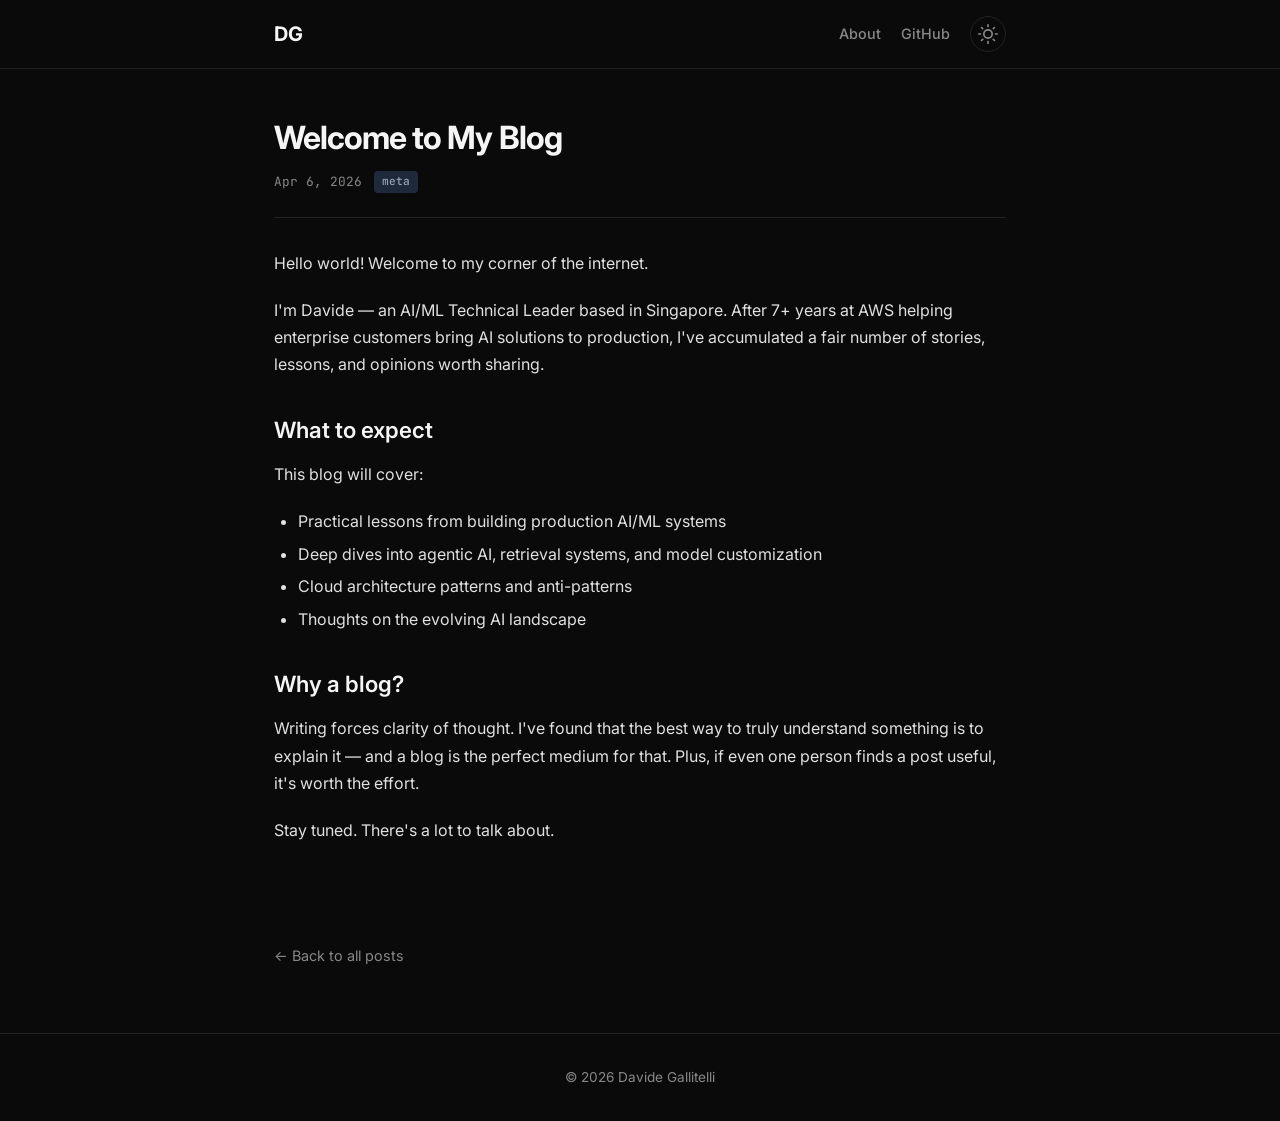
==== welcome/index.html @ 2f27ce89 "Initial blog setup with dark/light theme, card layout, and GitHub Pages deployment" ====
<!DOCTYPE html>
<html lang="en" data-theme="dark">
<head>
    <meta charset="UTF-8">
    <meta name="viewport" content="width=device-width, initial-scale=1.0">
    <title>Welcome to My Blog — Davide Gallitelli</title>
    <meta name="description" content="Hello world! First post on my new blog about AI, ML, and cloud architecture.">
    <link rel="stylesheet" href="../style.css">
    <link rel="preconnect" href="https://fonts.googleapis.com">
    <link rel="preconnect" href="https://fonts.gstatic.com" crossorigin>
    <link href="https://fonts.googleapis.com/css2?family=Inter:wght@400;500;600;700&family=JetBrains+Mono:wght@400;500&display=swap" rel="stylesheet">
</head>
<body>
    <header class="site-header">
        <div class="header-content">
            <a href="/blog/" class="site-title">DG</a>
            <nav class="site-nav">
                <a href="https://dgallitelli.github.io" class="nav-link">About</a>
                <a href="https://github.com/dgallitelli" class="nav-link" target="_blank" rel="noopener">GitHub</a>
                <button id="theme-toggle" class="theme-toggle" aria-label="Toggle dark/light mode">
                    <svg class="icon-sun" xmlns="http://www.w3.org/2000/svg" width="20" height="20" viewBox="0 0 24 24" fill="none" stroke="currentColor" stroke-width="2" stroke-linecap="round" stroke-linejoin="round"><circle cx="12" cy="12" r="5"/><line x1="12" y1="1" x2="12" y2="3"/><line x1="12" y1="21" x2="12" y2="23"/><line x1="4.22" y1="4.22" x2="5.64" y2="5.64"/><line x1="18.36" y1="18.36" x2="19.78" y2="19.78"/><line x1="1" y1="12" x2="3" y2="12"/><line x1="21" y1="12" x2="23" y2="12"/><line x1="4.22" y1="19.78" x2="5.64" y2="18.36"/><line x1="18.36" y1="5.64" x2="19.78" y2="4.22"/></svg>
                    <svg class="icon-moon" xmlns="http://www.w3.org/2000/svg" width="20" height="20" viewBox="0 0 24 24" fill="none" stroke="currentColor" stroke-width="2" stroke-linecap="round" stroke-linejoin="round"><path d="M21 12.79A9 9 0 1 1 11.21 3 7 7 0 0 0 21 12.79z"/></svg>
                </button>
            </nav>
        </div>
    </header>

    <main class="container">
        <article>
            <div class="post-header">
                <h1>Welcome to My Blog</h1>
                <div class="post-meta">
                    <span class="post-date">Apr 6, 2026</span>
                    <div class="post-tags">
                        <span class="post-tag">meta</span>
                    </div>
                </div>
            </div>
            <div class="post-content">
                <p>Hello world! Welcome to my corner of the internet.</p>
                <p>I'm Davide — an AI/ML Technical Leader based in Singapore. After 7+ years at AWS helping enterprise customers bring AI solutions to production, I've accumulated a fair number of stories, lessons, and opinions worth sharing.</p>
                <h2>What to expect</h2>
                <p>This blog will cover:</p>
                <ul>
                    <li>Practical lessons from building production AI/ML systems</li>
                    <li>Deep dives into agentic AI, retrieval systems, and model customization</li>
                    <li>Cloud architecture patterns and anti-patterns</li>
                    <li>Thoughts on the evolving AI landscape</li>
                </ul>
                <h2>Why a blog?</h2>
                <p>Writing forces clarity of thought. I've found that the best way to truly understand something is to explain it — and a blog is the perfect medium for that. Plus, if even one person finds a post useful, it's worth the effort.</p>
                <p>Stay tuned. There's a lot to talk about.</p>
            </div>
            <a href="/blog/" class="back-link">← Back to all posts</a>
        </article>
    </main>

    <footer class="site-footer">
        <div class="footer-content">
            <p>&copy; 2026 Davide Gallitelli</p>
        </div>
    </footer>

    <script>
        // Theme toggle (inline for blog posts)
        (function () {
            const root = document.documentElement;
            const toggle = document.getElementById('theme-toggle');
            const stored = localStorage.getItem('theme');
            if (stored) root.setAttribute('data-theme', stored);
            if (toggle) {
                toggle.addEventListener('click', () => {
                    const next = root.getAttribute('data-theme') === 'dark' ? 'light' : 'dark';
                    root.setAttribute('data-theme', next);
                    localStorage.setItem('theme', next);
                });
            }
        })();
    </script>
</body>
</html>
---- style.css ----
/* ── Reset & Base ─────────────────────────────────────── */
*, *::before, *::after { box-sizing: border-box; margin: 0; padding: 0; }

:root {
    --font-sans: 'Inter', -apple-system, BlinkMacSystemFont, 'Segoe UI', sans-serif;
    --font-mono: 'JetBrains Mono', 'Fira Code', monospace;
    --max-width: 780px;
    --radius: 10px;
    --transition: 0.25s ease;
}

/* ── Dark theme (default) ────────────────────────────── */
[data-theme="dark"] {
    --bg: #0a0a0a;
    --bg-card: #141414;
    --bg-card-hover: #1a1a1a;
    --text: #e0e0e0;
    --text-muted: #888;
    --text-heading: #f5f5f5;
    --accent: #6cb4ee;
    --border: #222;
    --tag-bg: #1e293b;
    --tag-text: #94a3b8;
    --code-bg: #1a1a2e;
}

/* ── Light theme ─────────────────────────────────────── */
[data-theme="light"] {
    --bg: #fafafa;
    --bg-card: #ffffff;
    --bg-card-hover: #f0f0f0;
    --text: #1a1a1a;
    --text-muted: #666;
    --text-heading: #111;
    --accent: #2563eb;
    --border: #e0e0e0;
    --tag-bg: #e2e8f0;
    --tag-text: #475569;
    --code-bg: #f1f5f9;
}

html { scroll-behavior: smooth; }

body {
    font-family: var(--font-sans);
    background: var(--bg);
    color: var(--text);
    line-height: 1.7;
    transition: background var(--transition), color var(--transition);
    -webkit-font-smoothing: antialiased;
    -moz-osx-font-smoothing: grayscale;
}

a { color: var(--accent); text-decoration: none; transition: opacity var(--transition); }
a:hover { opacity: 0.8; }

/* ── Header ──────────────────────────────────────────── */
.site-header {
    position: sticky;
    top: 0;
    z-index: 100;
    background: var(--bg);
    border-bottom: 1px solid var(--border);
    backdrop-filter: blur(12px);
    -webkit-backdrop-filter: blur(12px);
}

.header-content {
    max-width: var(--max-width);
    margin: 0 auto;
    padding: 1rem 1.5rem;
    display: flex;
    align-items: center;
    justify-content: space-between;
}

.site-title {
    font-size: 1.25rem;
    font-weight: 700;
    color: var(--text-heading);
    letter-spacing: -0.02em;
}

.site-nav { display: flex; align-items: center; gap: 1.25rem; }
.nav-link { color: var(--text-muted); font-size: 0.9rem; font-weight: 500; }
.nav-link:hover { color: var(--text); opacity: 1; }

/* ── Theme Toggle ────────────────────────────────────── */
.theme-toggle {
    background: none;
    border: 1px solid var(--border);
    border-radius: 50%;
    width: 36px;
    height: 36px;
    display: flex;
    align-items: center;
    justify-content: center;
    cursor: pointer;
    color: var(--text-muted);
    transition: color var(--transition), border-color var(--transition);
}
.theme-toggle:hover { color: var(--text); border-color: var(--text-muted); }

[data-theme="dark"] .icon-sun { display: block; }
[data-theme="dark"] .icon-moon { display: none; }
[data-theme="light"] .icon-sun { display: none; }
[data-theme="light"] .icon-moon { display: block; }

/* ── Container ───────────────────────────────────────── */
.container {
    max-width: var(--max-width);
    margin: 0 auto;
    padding: 0 1.5rem 4rem;
}

/* ── Hero ────────────────────────────────────────────── */
.hero {
    padding: 3rem 0 2rem;
    border-bottom: 1px solid var(--border);
    margin-bottom: 2rem;
}
.hero h1 {
    font-size: 2rem;
    font-weight: 700;
    color: var(--text-heading);
    letter-spacing: -0.03em;
}
.hero-subtitle {
    margin-top: 0.5rem;
    color: var(--text-muted);
    font-size: 1.05rem;
}

/* ── Post Cards ──────────────────────────────────────── */
.posts { display: flex; flex-direction: column; gap: 1rem; }

.post-card {
    display: block;
    padding: 1.25rem 1.5rem;
    background: var(--bg-card);
    border: 1px solid var(--border);
    border-radius: var(--radius);
    transition: background var(--transition), border-color var(--transition), transform 0.15s ease;
}
.post-card:hover {
    background: var(--bg-card-hover);
    border-color: var(--accent);
    transform: translateY(-2px);
    opacity: 1;
}

.post-meta {
    display: flex;
    align-items: center;
    gap: 0.75rem;
    margin-bottom: 0.5rem;
    font-size: 0.8rem;
    color: var(--text-muted);
    font-family: var(--font-mono);
}

.post-date { white-space: nowrap; }

.post-tags { display: flex; gap: 0.4rem; flex-wrap: wrap; }
.post-tag {
    background: var(--tag-bg);
    color: var(--tag-text);
    padding: 0.1rem 0.5rem;
    border-radius: 4px;
    font-size: 0.7rem;
    font-weight: 500;
}

.post-title {
    font-size: 1.15rem;
    font-weight: 600;
    color: var(--text-heading);
    margin-bottom: 0.35rem;
    line-height: 1.4;
}

.post-summary {
    font-size: 0.9rem;
    color: var(--text-muted);
    line-height: 1.6;
}

/* ── Footer ──────────────────────────────────────────── */
.site-footer {
    border-top: 1px solid var(--border);
    padding: 2rem 0;
    text-align: center;
}
.footer-content {
    max-width: var(--max-width);
    margin: 0 auto;
    padding: 0 1.5rem;
    color: var(--text-muted);
    font-size: 0.85rem;
}

/* ── Blog Post Page ──────────────────────────────────── */
.post-header { padding: 3rem 0 1.5rem; border-bottom: 1px solid var(--border); margin-bottom: 2rem; }
.post-header h1 { font-size: 2rem; font-weight: 700; color: var(--text-heading); letter-spacing: -0.03em; line-height: 1.3; }
.post-header .post-meta { margin-top: 0.75rem; margin-bottom: 0; }

.post-content { padding-bottom: 3rem; }
.post-content h2 { font-size: 1.4rem; font-weight: 600; color: var(--text-heading); margin: 2rem 0 0.75rem; }
.post-content h3 { font-size: 1.15rem; font-weight: 600; color: var(--text-heading); margin: 1.5rem 0 0.5rem; }
.post-content p { margin-bottom: 1.25rem; }
.post-content ul, .post-content ol { margin: 0 0 1.25rem 1.5rem; }
.post-content li { margin-bottom: 0.35rem; }
.post-content blockquote {
    border-left: 3px solid var(--accent);
    padding: 0.5rem 1rem;
    margin: 1.25rem 0;
    color: var(--text-muted);
    background: var(--bg-card);
    border-radius: 0 var(--radius) var(--radius) 0;
}
.post-content code {
    font-family: var(--font-mono);
    font-size: 0.85em;
    background: var(--code-bg);
    padding: 0.15rem 0.4rem;
    border-radius: 4px;
}
.post-content pre {
    background: var(--code-bg);
    padding: 1.25rem;
    border-radius: var(--radius);
    overflow-x: auto;
    margin-bottom: 1.25rem;
    border: 1px solid var(--border);
}
.post-content pre code { background: none; padding: 0; }
.post-content img {
    max-width: 100%;
    height: auto;
    border-radius: var(--radius);
    margin: 1rem 0;
}
.post-content a { text-decoration: underline; text-underline-offset: 2px; }

.back-link {
    display: inline-flex;
    align-items: center;
    gap: 0.35rem;
    margin-top: 2rem;
    font-size: 0.9rem;
    color: var(--text-muted);
}
.back-link:hover { color: var(--accent); opacity: 1; }

/* ── Responsive ──────────────────────────────────────── */
@media (max-width: 600px) {
    .hero h1 { font-size: 1.5rem; }
    .post-header h1 { font-size: 1.5rem; }
    .post-card { padding: 1rem 1.15rem; }
    .post-title { font-size: 1.05rem; }
    .header-content { padding: 0.75rem 1rem; }
    .container { padding: 0 1rem 3rem; }
}
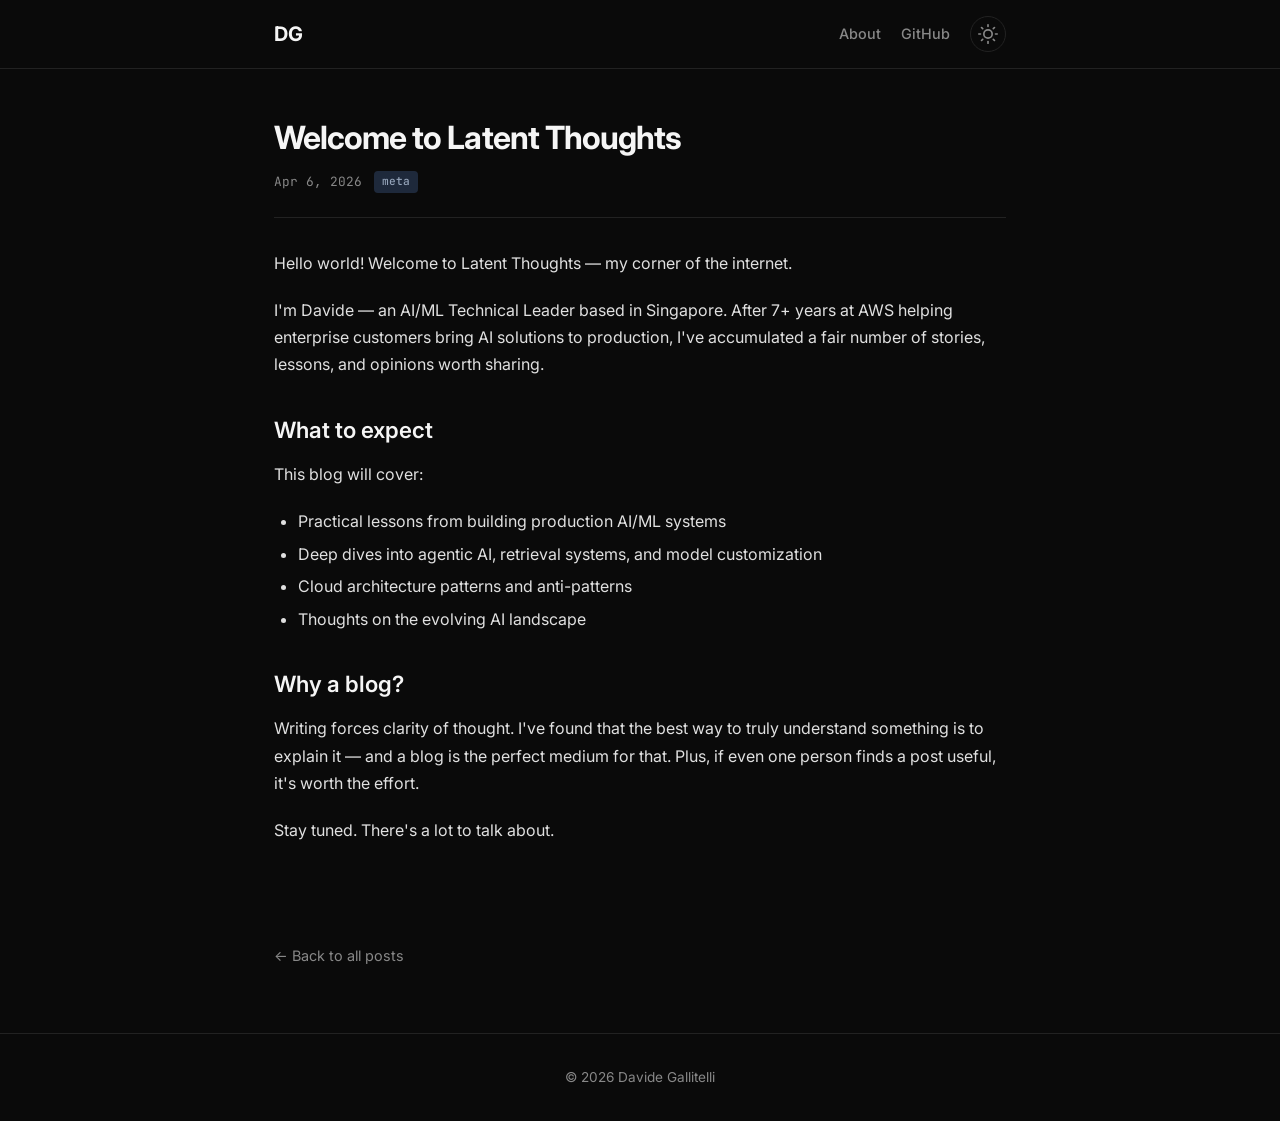
==== commit 68e61fb8: "Rename blog to Latent Thoughts, remove retrieval-systems post" ====
--- a/welcome/index.html
+++ b/welcome/index.html
@@ -3,8 +3,8 @@
 <head>
     <meta charset="UTF-8">
     <meta name="viewport" content="width=device-width, initial-scale=1.0">
-    <title>Welcome to My Blog — Davide Gallitelli</title>
-    <meta name="description" content="Hello world! First post on my new blog about AI, ML, and cloud architecture.">
+    <title>Welcome to Latent Thoughts — Davide Gallitelli</title>
+    <meta name="description" content="Hello world! First post on Latent Thoughts — a blog about AI, ML, and cloud architecture.">
     <link rel="stylesheet" href="../style.css">
     <link rel="preconnect" href="https://fonts.googleapis.com">
     <link rel="preconnect" href="https://fonts.gstatic.com" crossorigin>
@@ -28,7 +28,7 @@
     <main class="container">
         <article>
             <div class="post-header">
-                <h1>Welcome to My Blog</h1>
+                <h1>Welcome to Latent Thoughts</h1>
                 <div class="post-meta">
                     <span class="post-date">Apr 6, 2026</span>
                     <div class="post-tags">
@@ -37,7 +37,7 @@
                 </div>
             </div>
             <div class="post-content">
-                <p>Hello world! Welcome to my corner of the internet.</p>
+                <p>Hello world! Welcome to Latent Thoughts — my corner of the internet.</p>
                 <p>I'm Davide — an AI/ML Technical Leader based in Singapore. After 7+ years at AWS helping enterprise customers bring AI solutions to production, I've accumulated a fair number of stories, lessons, and opinions worth sharing.</p>
                 <h2>What to expect</h2>
                 <p>This blog will cover:</p>
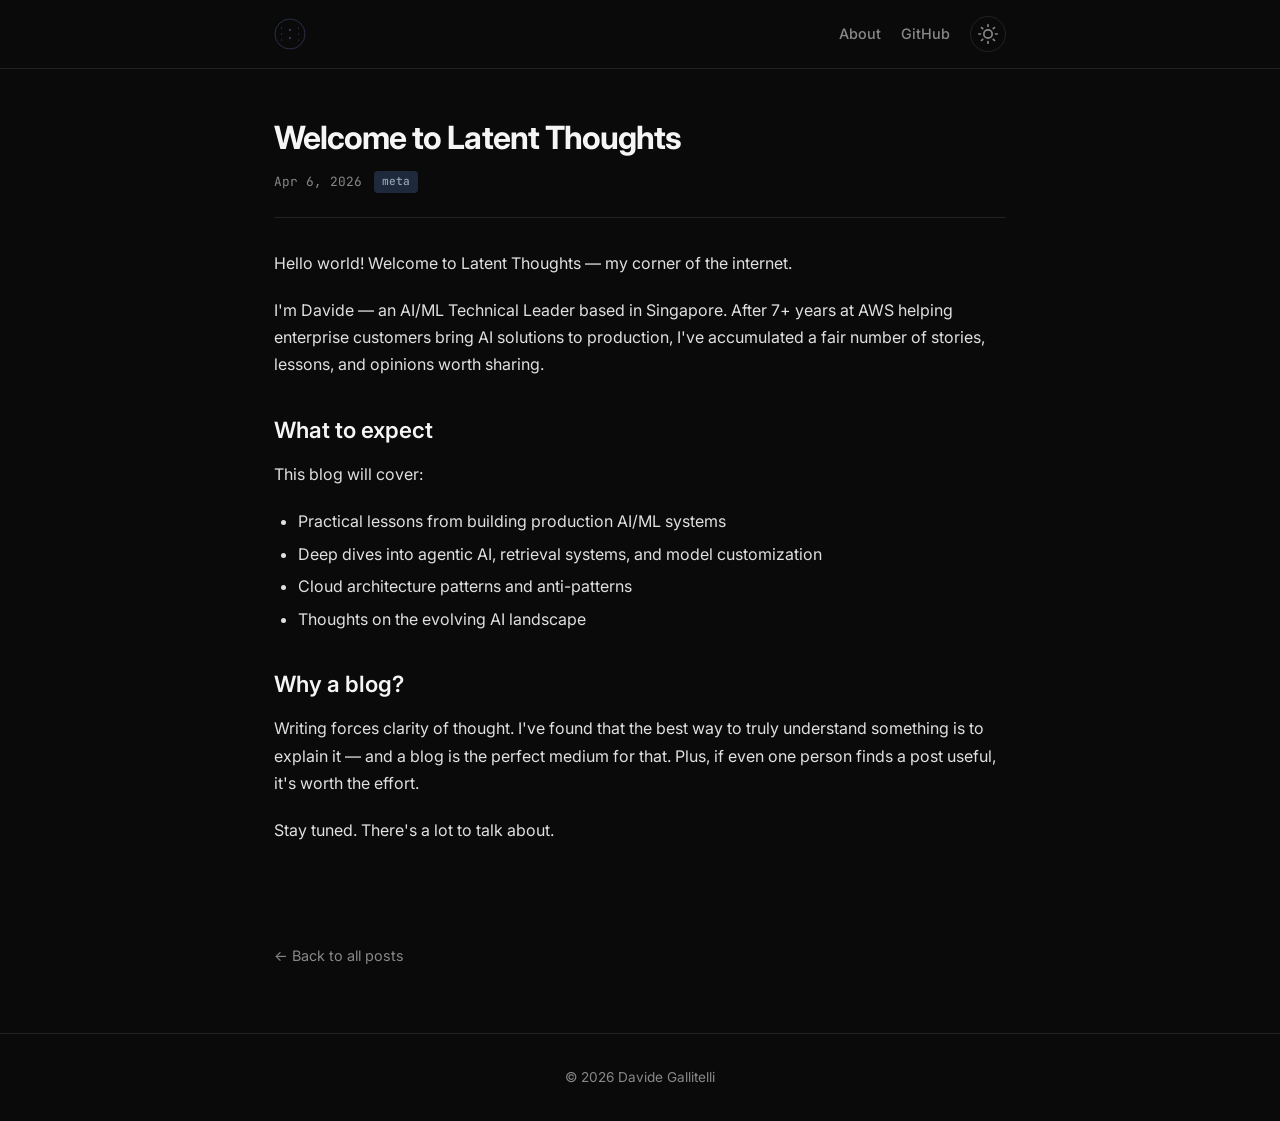
==== commit e9d64aff: "Add neural network logo as favicon and header icon" ====
--- a/welcome/index.html
+++ b/welcome/index.html
@@ -5,6 +5,7 @@
     <meta name="viewport" content="width=device-width, initial-scale=1.0">
     <title>Welcome to Latent Thoughts — Davide Gallitelli</title>
     <meta name="description" content="Hello world! First post on Latent Thoughts — a blog about AI, ML, and cloud architecture.">
+    <link rel="icon" href="../logo.svg" type="image/svg+xml">
     <link rel="stylesheet" href="../style.css">
     <link rel="preconnect" href="https://fonts.googleapis.com">
     <link rel="preconnect" href="https://fonts.gstatic.com" crossorigin>
@@ -13,7 +14,7 @@
 <body>
     <header class="site-header">
         <div class="header-content">
-            <a href="/blog/" class="site-title">DG</a>
+            <a href="/blog/" class="site-title"><img src="../logo.svg" alt="Latent Thoughts" class="site-logo"></a>
             <nav class="site-nav">
                 <a href="https://dgallitelli.github.io" class="nav-link">About</a>
                 <a href="https://github.com/dgallitelli" class="nav-link" target="_blank" rel="noopener">GitHub</a>
--- a/style.css
+++ b/style.css
@@ -79,6 +79,14 @@
     font-weight: 700;
     color: var(--text-heading);
     letter-spacing: -0.02em;
+    display: flex;
+    align-items: center;
+}
+
+.site-logo {
+    height: 32px;
+    width: 32px;
+    border-radius: 50%;
 }
 
 .site-nav { display: flex; align-items: center; gap: 1.25rem; }
